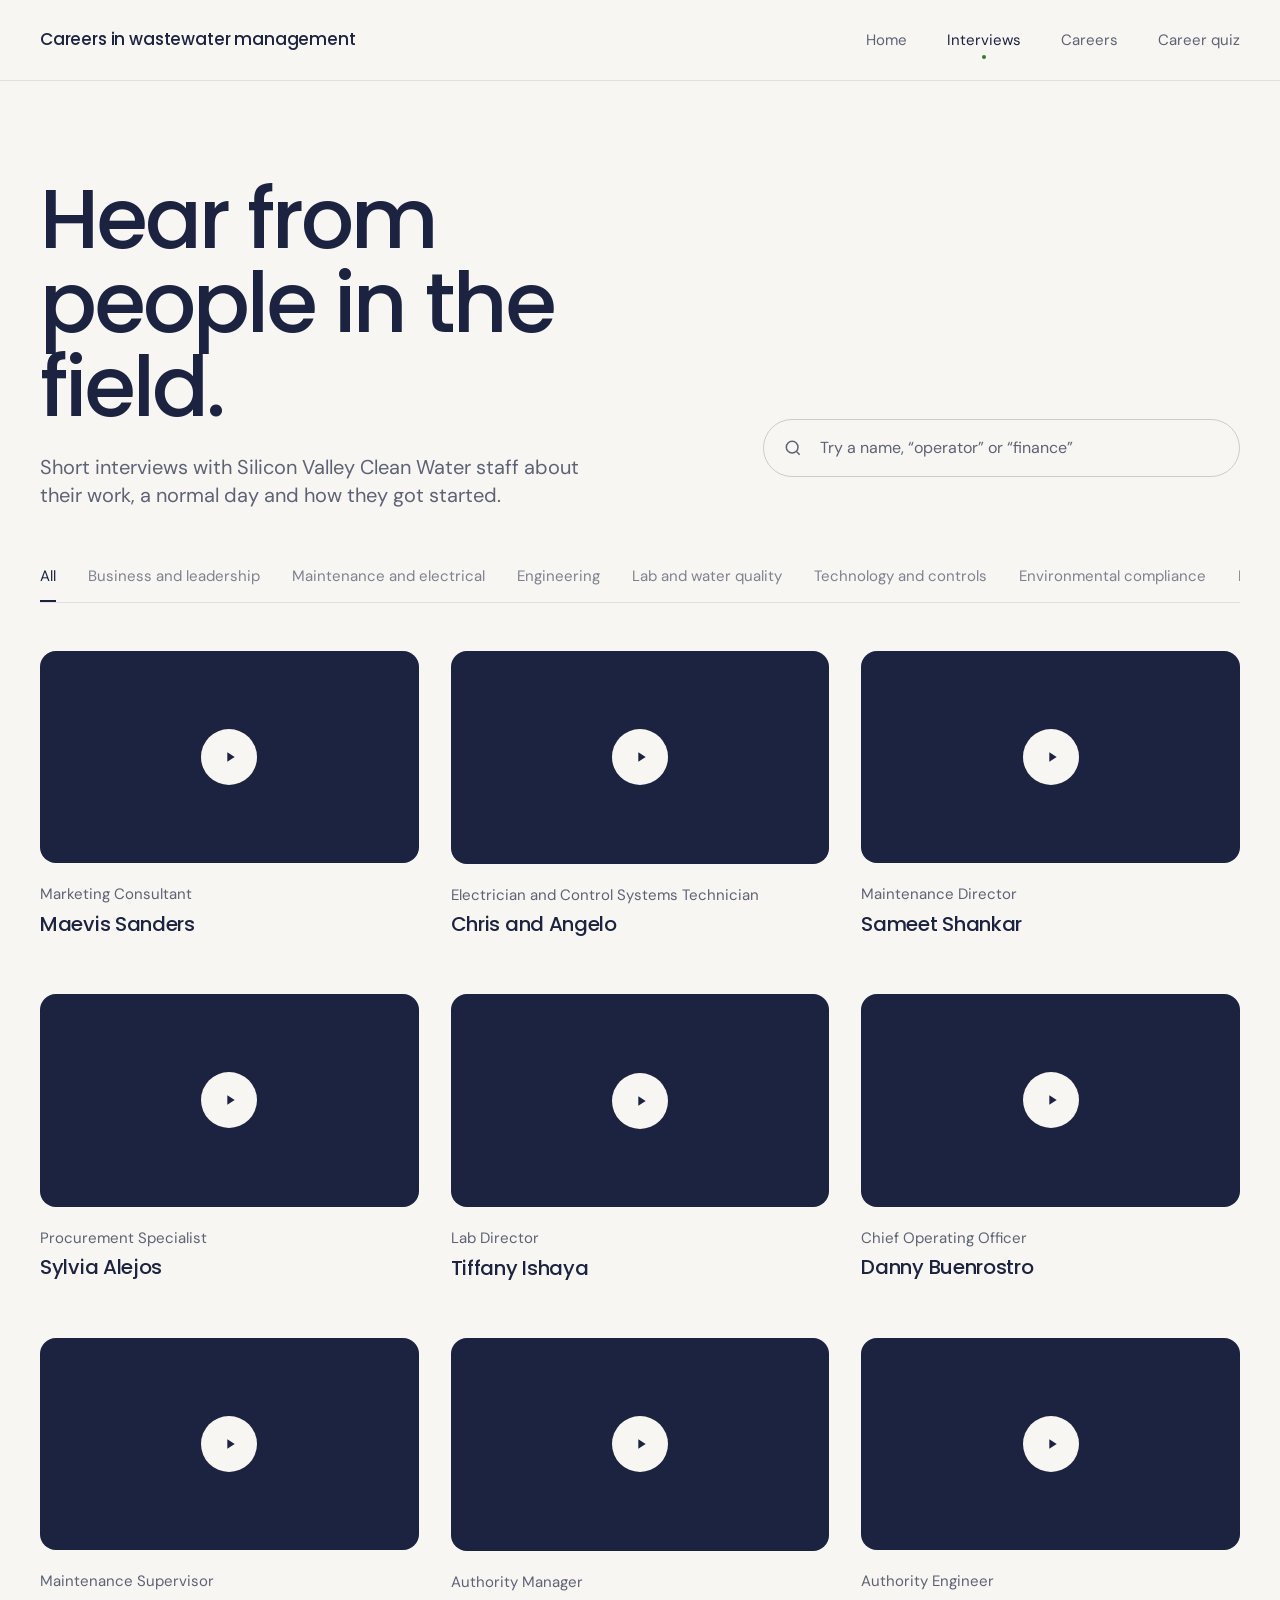
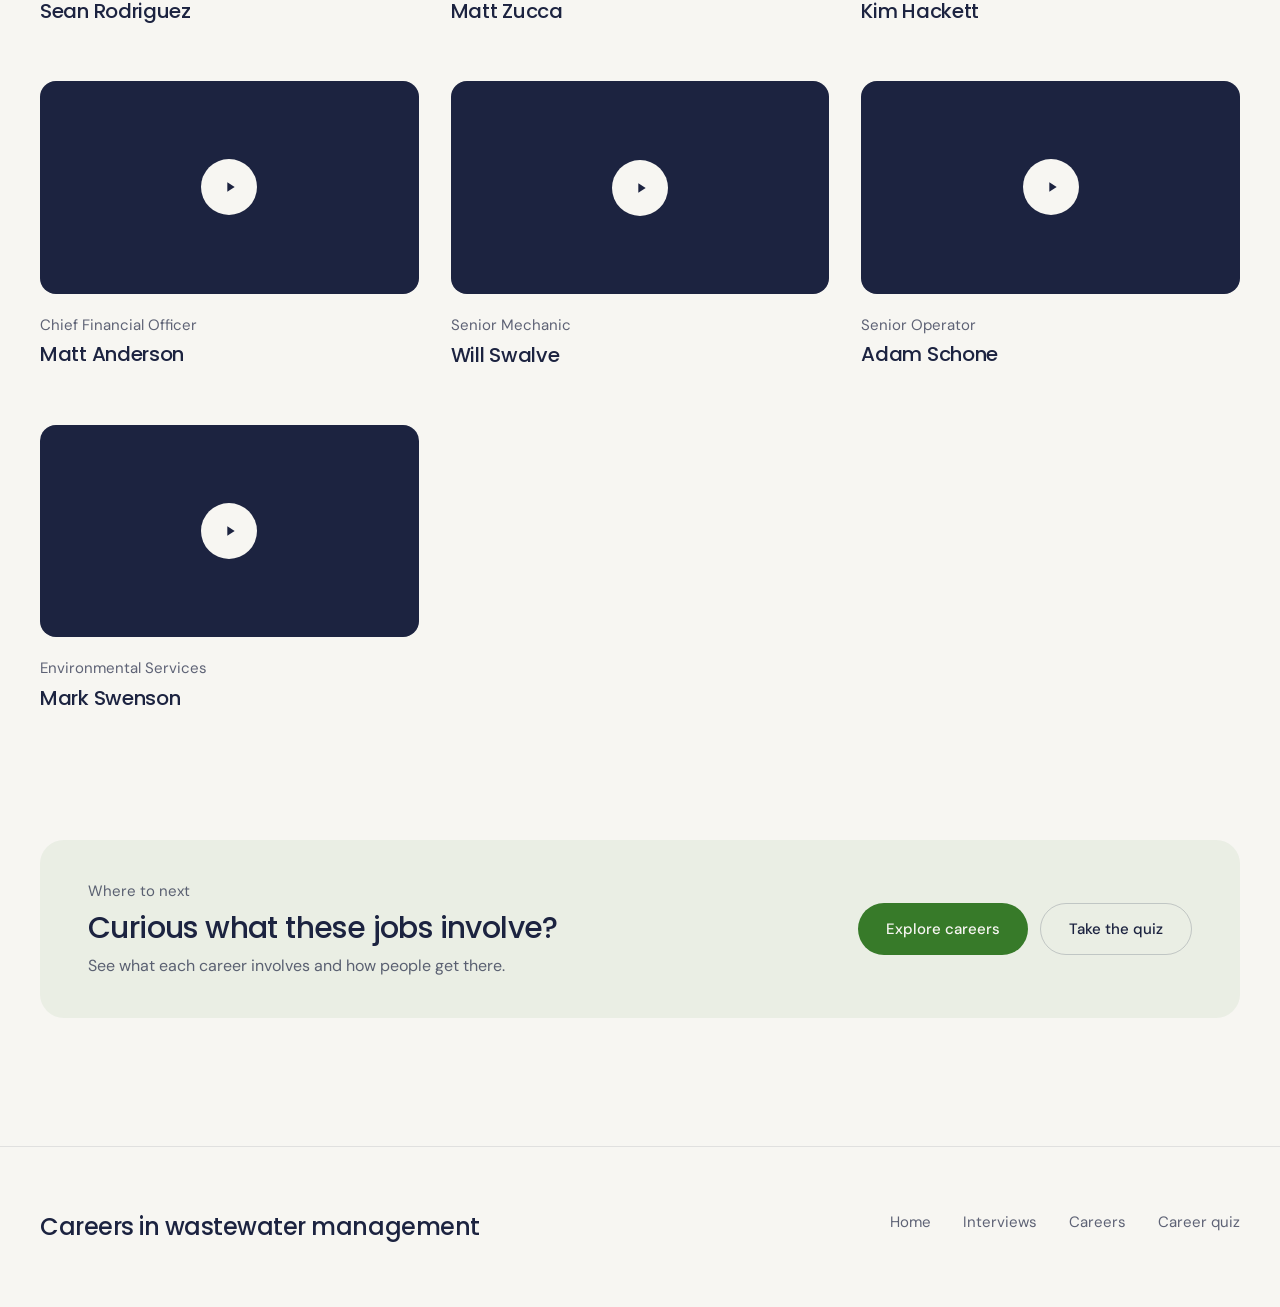
==== interviews.html @ 9f776c27 "Add files via upload" ====
<!doctype html>
<html lang="en" class="no-js">
<head>
<meta charset="utf-8">
<meta name="viewport" content="width=device-width, initial-scale=1">
<title>Interviews | Careers in Wastewater Management</title>
<meta name="description" content="Short interviews with people who work in clean water: what they do, a normal day and how they got started.">
<meta property="og:type" content="website">
<meta property="og:site_name" content="Careers in Wastewater Management">
<meta property="og:title" content="Interviews | Careers in Wastewater Management">
<meta property="og:description" content="Short interviews with people who work in clean water: what they do, a normal day and how they got started.">
<meta property="og:image" content="assets/og.png">
<meta name="twitter:card" content="summary_large_image">
<meta name="theme-color" content="#f7f6f2">
<meta name="referrer" content="strict-origin-when-cross-origin">
<link rel="icon" href="assets/favicon.png" type="image/png">
<link rel="apple-touch-icon" href="assets/favicon.png">
<link rel="preconnect" href="https://images.unsplash.com">
<link rel="preconnect" href="https://fonts.googleapis.com">
<link rel="preconnect" href="https://fonts.gstatic.com" crossorigin>
<link href="https://fonts.googleapis.com/css2?family=Poppins:wght@400;500&family=DM+Sans:opsz,wght@9..40,400;9..40,500&display=swap" rel="stylesheet">
<script>document.documentElement.className = "js"; setTimeout(function () { document.body && document.body.classList.add("is-ready"); }, 1500);</script>
<link rel="stylesheet" href="tailwind.css">
<link rel="stylesheet" href="styles.css">
<script src="images.js" defer></script>
<script src="data.js" defer></script>
<script src="app.js" defer></script>
</head>
<body class="bg-canvas font-sans text-ink antialiased selection:bg-accent/20">
<a href="#main" class="sr-only z-[60] rounded-full bg-ink px-5 py-3 text-canvas focus:not-sr-only focus:fixed focus:left-4 focus:top-4">Skip to content</a>
<header data-header class="sticky top-0 z-40 border-b border-ink/10 bg-canvas transition-transform duration-300 ease-out">
  <div class="hdr-inner mx-auto w-full max-w-7xl px-6 md:px-10 flex h-20 items-center justify-between gap-8 transition-[height] duration-300 ease-out">
    <a href="index.html" class="flex items-center gap-4" aria-label="Careers in Wastewater Management home">
      <span class="font-display text-[15px] font-medium tracking-[-0.01em] text-ink sm:text-[17px]">Careers in wastewater management</span>
    </a>
    <nav class="hidden items-center gap-10 lg:flex" aria-label="Main"><a href="index.html" class="relative text-[15px] transition-colors duration-300 text-ink/70 hover:text-ink">Home</a><a href="interviews.html" class="relative text-[15px] transition-colors duration-300 text-ink" aria-current="page">Interviews<span class="absolute -bottom-2 left-1/2 h-1 w-1 -translate-x-1/2 rounded-full bg-accent"></span></a><a href="careers.html" class="relative text-[15px] transition-colors duration-300 text-ink/70 hover:text-ink">Careers</a><a href="quiz.html" class="relative text-[15px] transition-colors duration-300 text-ink/70 hover:text-ink">Career quiz</a></nav>
    <button data-menu-open aria-expanded="false" aria-controls="menu" class="rounded-full border border-ink/15 px-5 py-2 text-sm font-medium lg:hidden">Menu</button>
  </div>
</header>
<div id="menu" data-menu class="menu fixed inset-0 z-50 flex flex-col bg-canvas lg:hidden" aria-hidden="true">
  <div class="mx-auto w-full max-w-7xl px-6 md:px-10 flex h-20 items-center justify-between">
    <span class="font-display text-[17px] font-medium text-ink">Careers in wastewater management</span>
    <button data-menu-close class="rounded-full border border-ink/15 px-5 py-2 text-sm font-medium">Close</button>
  </div>
  <ul class="mx-auto w-full max-w-7xl px-6 md:px-10 mt-8 space-y-2"><li><a href="index.html" class="block py-2 font-display text-4xl font-medium tracking-[-0.03em] text-ink">Home</a></li><li><a href="interviews.html" class="block py-2 font-display text-4xl font-medium tracking-[-0.03em] text-accent">Interviews</a></li><li><a href="careers.html" class="block py-2 font-display text-4xl font-medium tracking-[-0.03em] text-ink">Careers</a></li><li><a href="quiz.html" class="block py-2 font-display text-4xl font-medium tracking-[-0.03em] text-ink">Career quiz</a></li></ul>
</div>
<main id="main">
<section class="pb-14 pt-16 md:pt-24">
  <div class="mx-auto w-full max-w-7xl px-6 md:px-10 grid items-end gap-10 lg:grid-cols-12">
    <div class="lg:col-span-7" data-reveal><h1 class="font-display text-[2.75rem] font-medium tracking-[-0.035em] leading-[1.03] md:text-7xl lg:text-[5.25rem]">Hear from people in the field.</h1><p class="mt-6 max-w-xl text-lg leading-[1.7] text-ink/70 md:text-xl">Short interviews with Silicon Valley Clean Water staff about their work, a normal day and how they got started.</p></div>
    <div class="lg:col-span-5" data-reveal>
      <label for="search" class="sr-only">Search interviews</label>
      <div class="relative">
        <svg aria-hidden="true" class="pointer-events-none absolute left-5 top-1/2 h-5 w-5 -translate-y-1/2 text-ink/70" viewBox="0 0 24 24" fill="none" stroke="currentColor" stroke-width="1.8"><circle cx="11" cy="11" r="7"/><path d="m20 20-3.5-3.5"/></svg>
        <input id="search" type="search" data-search placeholder="Try a name, “operator” or “finance”" class="w-full rounded-full border border-ink/20 bg-transparent py-4 pl-14 pr-5 text-ink placeholder:text-ink/70 focus:border-ink focus:outline-none">
      </div>
      <p class="mt-3 min-h-[1.25rem] pl-5 text-sm text-ink/70" data-search-status aria-live="polite"></p>
    </div>
  </div>
</section>

<section id="videos" class="pb-24 md:pb-32">
  <div class="mx-auto w-full max-w-7xl px-6 md:px-10">
    <h2 class="sr-only">All interviews</h2>
    <div class="relative mb-12 overflow-x-auto border-b border-ink/10" data-reveal>
      <div class="vtabs relative flex min-w-max gap-8" role="tablist" aria-label="Filter by career area"><button class="vtab is-active" data-vtab="all">All</button><button class="vtab" data-vtab="business">Business and leadership</button><button class="vtab" data-vtab="maintenance">Maintenance and electrical</button><button class="vtab" data-vtab="engineering">Engineering</button><button class="vtab" data-vtab="lab">Lab and water quality</button><button class="vtab" data-vtab="tech">Technology and controls</button><button class="vtab" data-vtab="environment">Environmental compliance</button><button class="vtab" data-vtab="operations">Plant operations</button><span class="vtab-ind absolute bottom-0 left-0 h-0.5 bg-ink transition-all duration-300 ease-out" aria-hidden="true"></span></div>
    </div>
    <div class="grid gap-x-8 gap-y-14 md:grid-cols-2 lg:grid-cols-3" data-video-grid></div>
    <p class="hidden py-10 text-lg text-ink/70" data-video-empty>No interviews match that search.</p>
  </div>
</section>

<section class="pb-24 md:pb-32">
  <div class="mx-auto w-full max-w-7xl px-6 md:px-10">
    <div class="flex flex-wrap items-center justify-between gap-8 rounded-3xl bg-accent/[0.07] px-8 py-10 md:px-12" data-reveal>
      <div><p class="mb-2 text-[15px] text-ink/70">Where to next</p><h2 class="font-display text-2xl font-medium tracking-[-0.02em] md:text-3xl">Curious what these jobs involve?</h2><p class="mt-2 text-ink/70">See what each career involves and how people get there.</p></div>
      <div class="flex flex-wrap gap-3"><a class="inline-flex items-center justify-center gap-2 rounded-full px-7 py-3.5 text-[15px] font-medium transition-colors duration-300 ease-out bg-accent text-canvas hover:bg-accent-dark" href="careers.html">Explore careers</a><a class="inline-flex items-center justify-center gap-2 rounded-full px-7 py-3.5 text-[15px] font-medium transition-colors duration-300 ease-out border border-ink/20 text-ink hover:border-ink" href="quiz.html">Take the quiz</a></div>
    </div>
  </div>
</section>

<div class="lightbox fixed inset-0 z-[60] flex items-center justify-center bg-ink/90 p-4 md:p-10" data-lightbox role="dialog" aria-modal="true" aria-label="Interview player" aria-hidden="true">
  <div class="w-full max-w-5xl">
    <div class="mb-4 flex items-center justify-between gap-4 text-canvas"><p class="font-display text-lg md:text-xl" data-lb-title></p><button data-lb-close class="rounded-full bg-canvas px-5 py-2 text-sm font-medium text-ink">Close</button></div>
    <div class="relative aspect-video overflow-hidden rounded-2xl bg-ink" data-lb-player></div>
  </div>
</div>
</main>
<footer class="border-t border-ink/10">
  <div class="mx-auto w-full max-w-7xl px-6 md:px-10 flex flex-wrap items-start justify-between gap-12 py-16">
    <div>
      <p class="font-display text-2xl font-medium tracking-[-0.02em]">Careers in wastewater management</p>
    </div>
    <nav aria-label="Footer">
      <ul class="flex flex-wrap gap-x-8 gap-y-3 text-[15px]"><li><a class="text-ink/70 transition-colors duration-300 hover:text-ink" href="index.html">Home</a></li><li><a class="text-ink/70 transition-colors duration-300 hover:text-ink" href="interviews.html">Interviews</a></li><li><a class="text-ink/70 transition-colors duration-300 hover:text-ink" href="careers.html">Careers</a></li><li><a class="text-ink/70 transition-colors duration-300 hover:text-ink" href="quiz.html">Career quiz</a></li></ul>
    </nav>
  </div>
</footer>
</body>
</html>
---- styles.css ----
/* Green Careers: behavior-level styles Tailwind utilities don't cover.
   Motion stays between 200 and 600ms, ease-out, and is switched off for reduced motion. */

/* Page transition: fade in on load, fade out before navigating */
.js body { opacity: 0; transition: opacity .25s ease-out; }
.js body.is-ready { opacity: 1; }

/* Header: hides on scroll down, returns on scroll up, compacts after the hero */
[data-header].is-compact .hdr-inner { height: 4rem; }

/* Mobile menu */
.menu { visibility: hidden; opacity: 0; transition: opacity .35s ease-out, visibility 0s linear .35s; }
.menu.is-open { visibility: visible; opacity: 1; transition: opacity .35s ease-out; }
.menu li { opacity: 0; transform: translateY(16px); transition: opacity .45s ease-out, transform .45s ease-out; }
.menu.is-open li { opacity: 1; transform: none; }
.menu.is-open li:nth-child(2) { transition-delay: .05s; }
.menu.is-open li:nth-child(3) { transition-delay: .1s; }
.menu.is-open li:nth-child(4) { transition-delay: .15s; }
.menu.is-open li:nth-child(5) { transition-delay: .2s; }

/* Scroll reveal with stagger (delay set inline by app.js) */
.js [data-reveal] { opacity: 0; transform: translateY(20px); transition: opacity .6s ease-out, transform .6s ease-out; }
.js [data-reveal].is-in { opacity: 1; transform: none; }

/* Images fade in once loaded; parallax images get a will-change hint */
img[data-img] { opacity: 0; transition: opacity .6s ease-out; }
img[data-img].is-loaded { opacity: 1; }
img[data-parallax] { will-change: transform; }

/* Hero rotating word */
.rotator { display: inline-block; }
.rotator [data-rotate-word] { display: inline-block; transition: opacity .35s ease-out, transform .35s ease-out; }
.rotator .is-out { opacity: 0; transform: translateY(.3em); }
.rotator { color: #b9e3a6; }

/* Scroll-down button */
.scroll-down svg { animation: nudge 2s ease-in-out infinite; }
@keyframes nudge { 0%,100% { transform: none; } 50% { transform: translateY(4px); } }

/* Horizontal scroll rows */
.hscroll { scrollbar-width: none; scroll-padding-left: 1.5rem; }
.hscroll::-webkit-scrollbar { display: none; }

/* Paths timeline */
.path-tab[aria-selected="true"] .path-dot { background: #377a29; }
.path-tab[aria-selected="false"] { color: rgba(28, 35, 64, .55); }
.path-tab:hover { color: #1c2340; }
[data-path-panel] { animation: fadeUp .4s ease-out; }

/* Career panel: side panel on desktop, full-screen sheet on mobile */
.panel-backdrop { opacity: 0; visibility: hidden; transition: opacity .35s ease-out, visibility 0s linear .35s; }
.panel-backdrop.is-open { opacity: 1; visibility: visible; transition: opacity .35s ease-out; }
.panel { inset: 0; transform: translateY(100%); visibility: hidden; transition: transform .45s cubic-bezier(.2,.7,.2,1), visibility 0s linear .45s; }
.panel.is-open { transform: none; visibility: visible; transition: transform .45s cubic-bezier(.2,.7,.2,1); }
@media (min-width: 768px) {
  .panel { inset: 0 0 0 auto; width: min(600px, 92vw); transform: translateX(100%); }
}

/* Careers tabs: one career shown at a time */
.js .career-panel { display: none; }
.js .career-panel.is-active { display: block; animation: fadeUp .4s ease-out; }
.ctab.is-active { background: #1c2340; border-color: #1c2340; color: #f7f6f2; }

/* Video tabs */
.vtab { position: relative; padding: 0 0 14px; font-size: 15px; color: rgba(28, 35, 64, .55); white-space: nowrap; transition: color .3s ease-out; }
.vtab:hover, .vtab.is-active { color: #1c2340; }

/* Lightbox */
.lightbox { opacity: 0; visibility: hidden; transition: opacity .3s ease-out, visibility 0s linear .3s; }
.lightbox.is-open { opacity: 1; visibility: visible; transition: opacity .3s ease-out; }

/* Quiz screens */
.quiz-screen { animation: fadeUp .45s ease-out; }
.quiz-screen.is-leaving { animation: fadeOut .2s ease-out forwards; }
.q-option[aria-checked="true"] { border-color: #1c2340; background: rgba(55, 122, 41, .08); }
.q-option[aria-checked="true"] .q-key { background: #1c2340; color: #f7f6f2; border-color: #1c2340; }
@keyframes fadeUp { from { opacity: 0; transform: translateY(14px); } to { opacity: 1; transform: none; } }
@keyframes fadeOut { to { opacity: 0; transform: translateY(-8px); } }

/* Accordion */
.acc-panel { display: grid; grid-template-rows: 0fr; transition: grid-template-rows .35s ease-out; }
.acc-panel > div { overflow: hidden; }
.acc-panel.is-open { grid-template-rows: 1fr; }
[aria-expanded="true"] .acc-icon { transform: rotate(45deg); }

/* Form errors */
[data-field].has-error .field { border-color: #a33a2b; }
[data-field].has-error .err { display: block; }

/* Focus */
:focus-visible { outline: 2px solid #377a29; outline-offset: 3px; }
[tabindex="-1"]:focus { outline: none; }

body.no-scroll { overflow: hidden; }

@media (prefers-reduced-motion: reduce) {
  *, *::before, *::after { animation: none !important; transition: none !important; scroll-behavior: auto !important; }
  .js body, .js [data-reveal], img[data-img] { opacity: 1 !important; transform: none !important; }
}
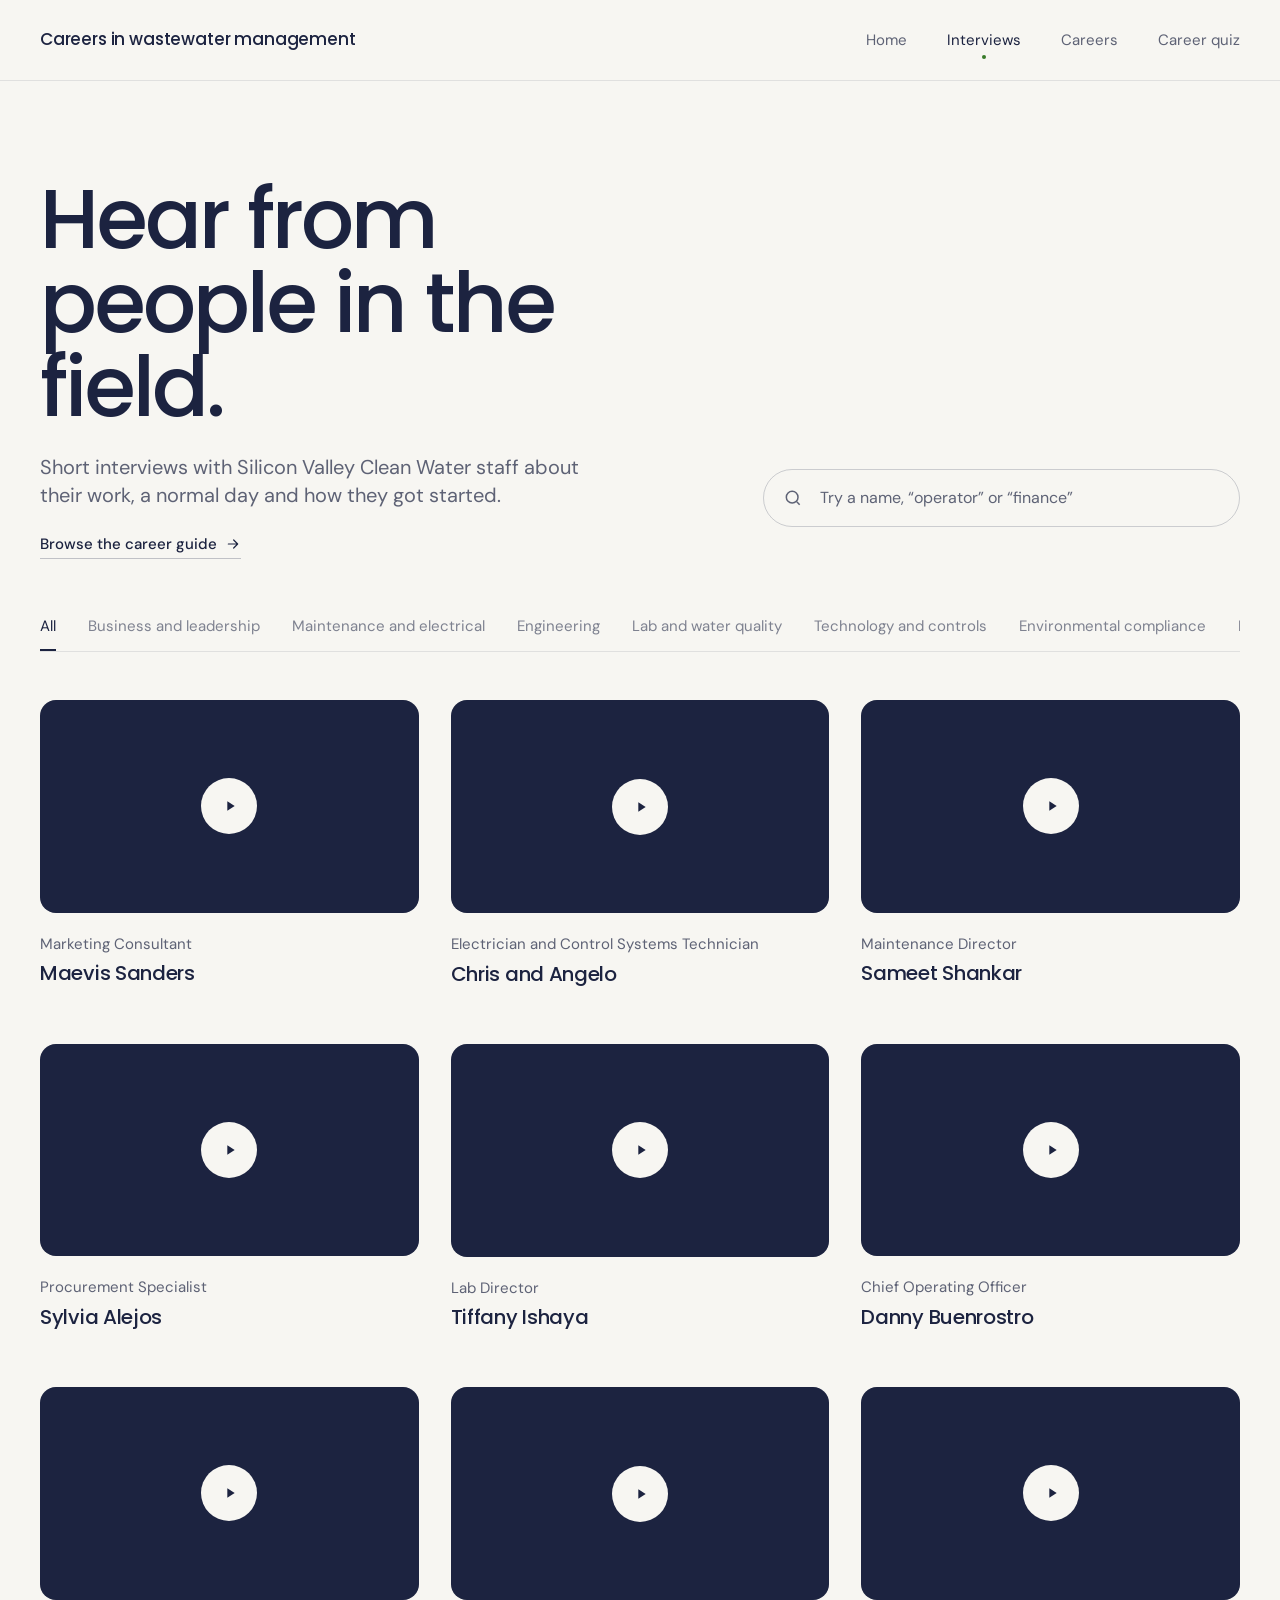
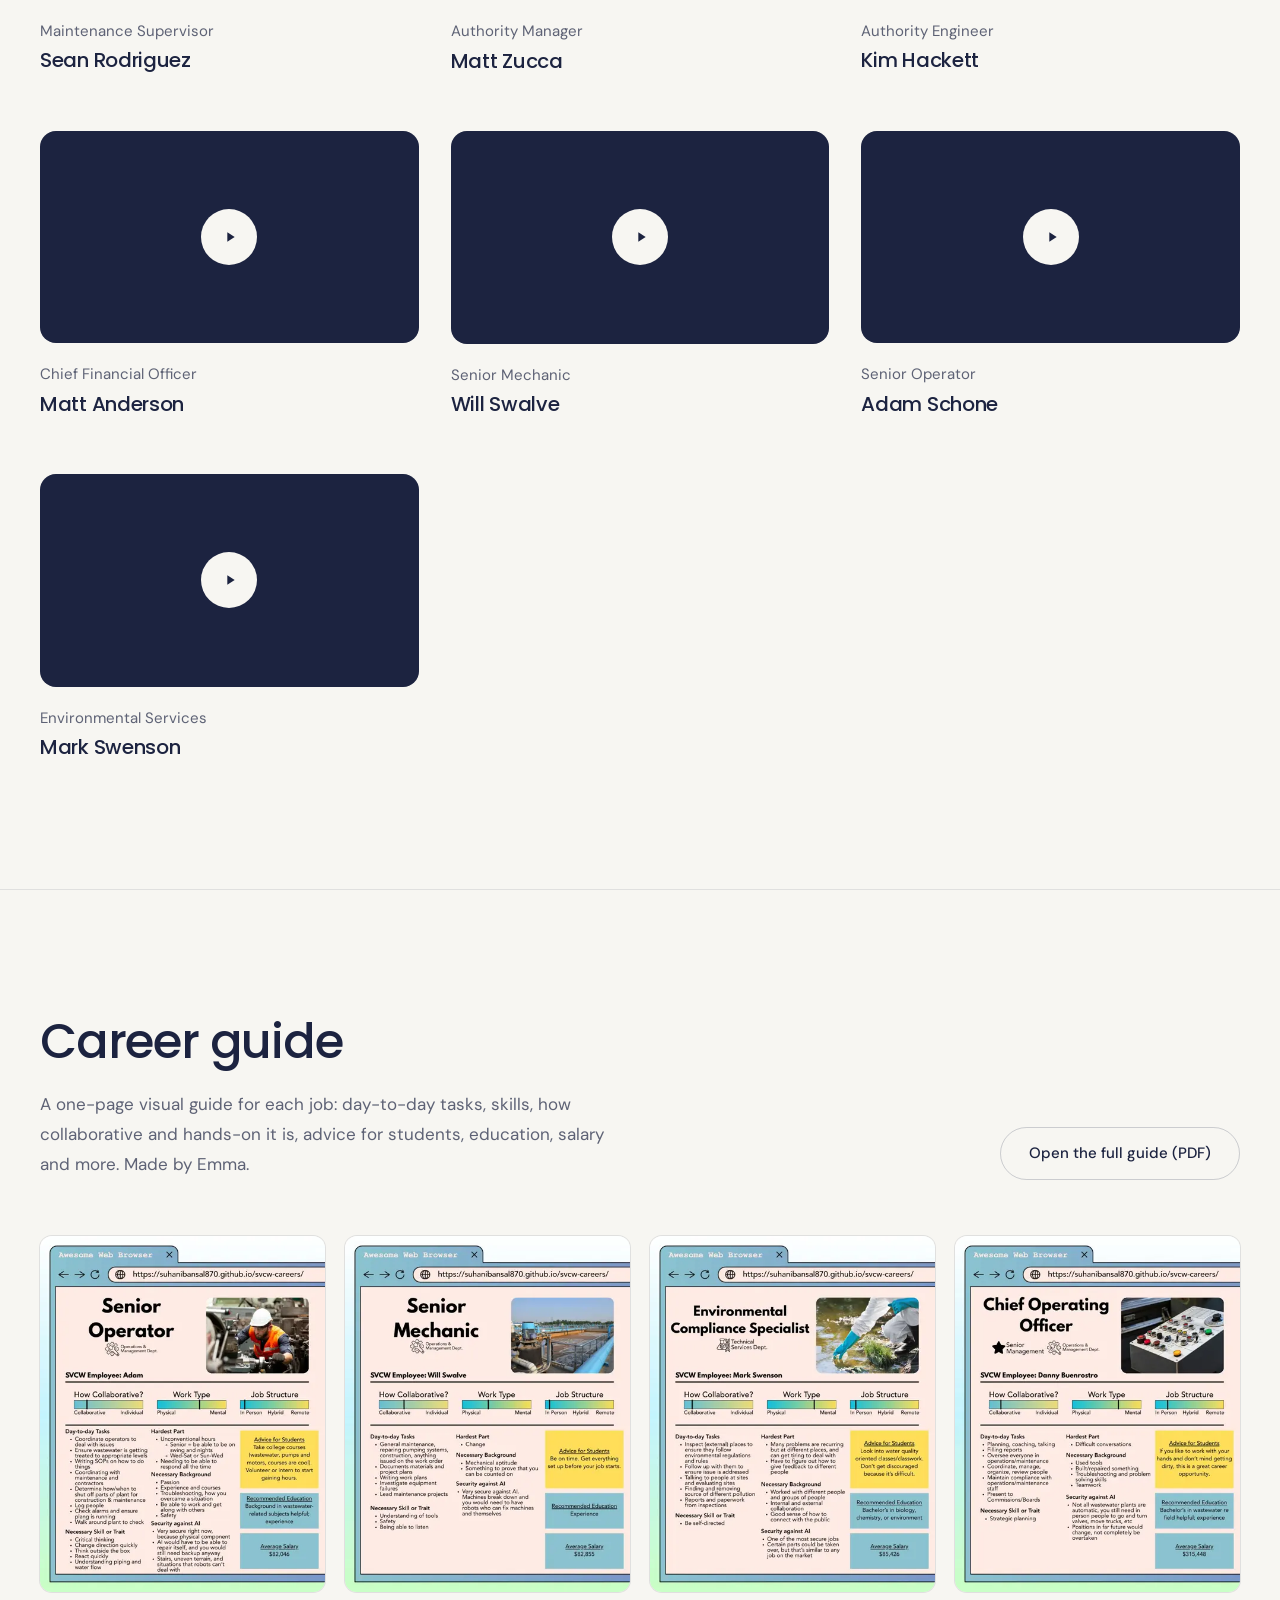
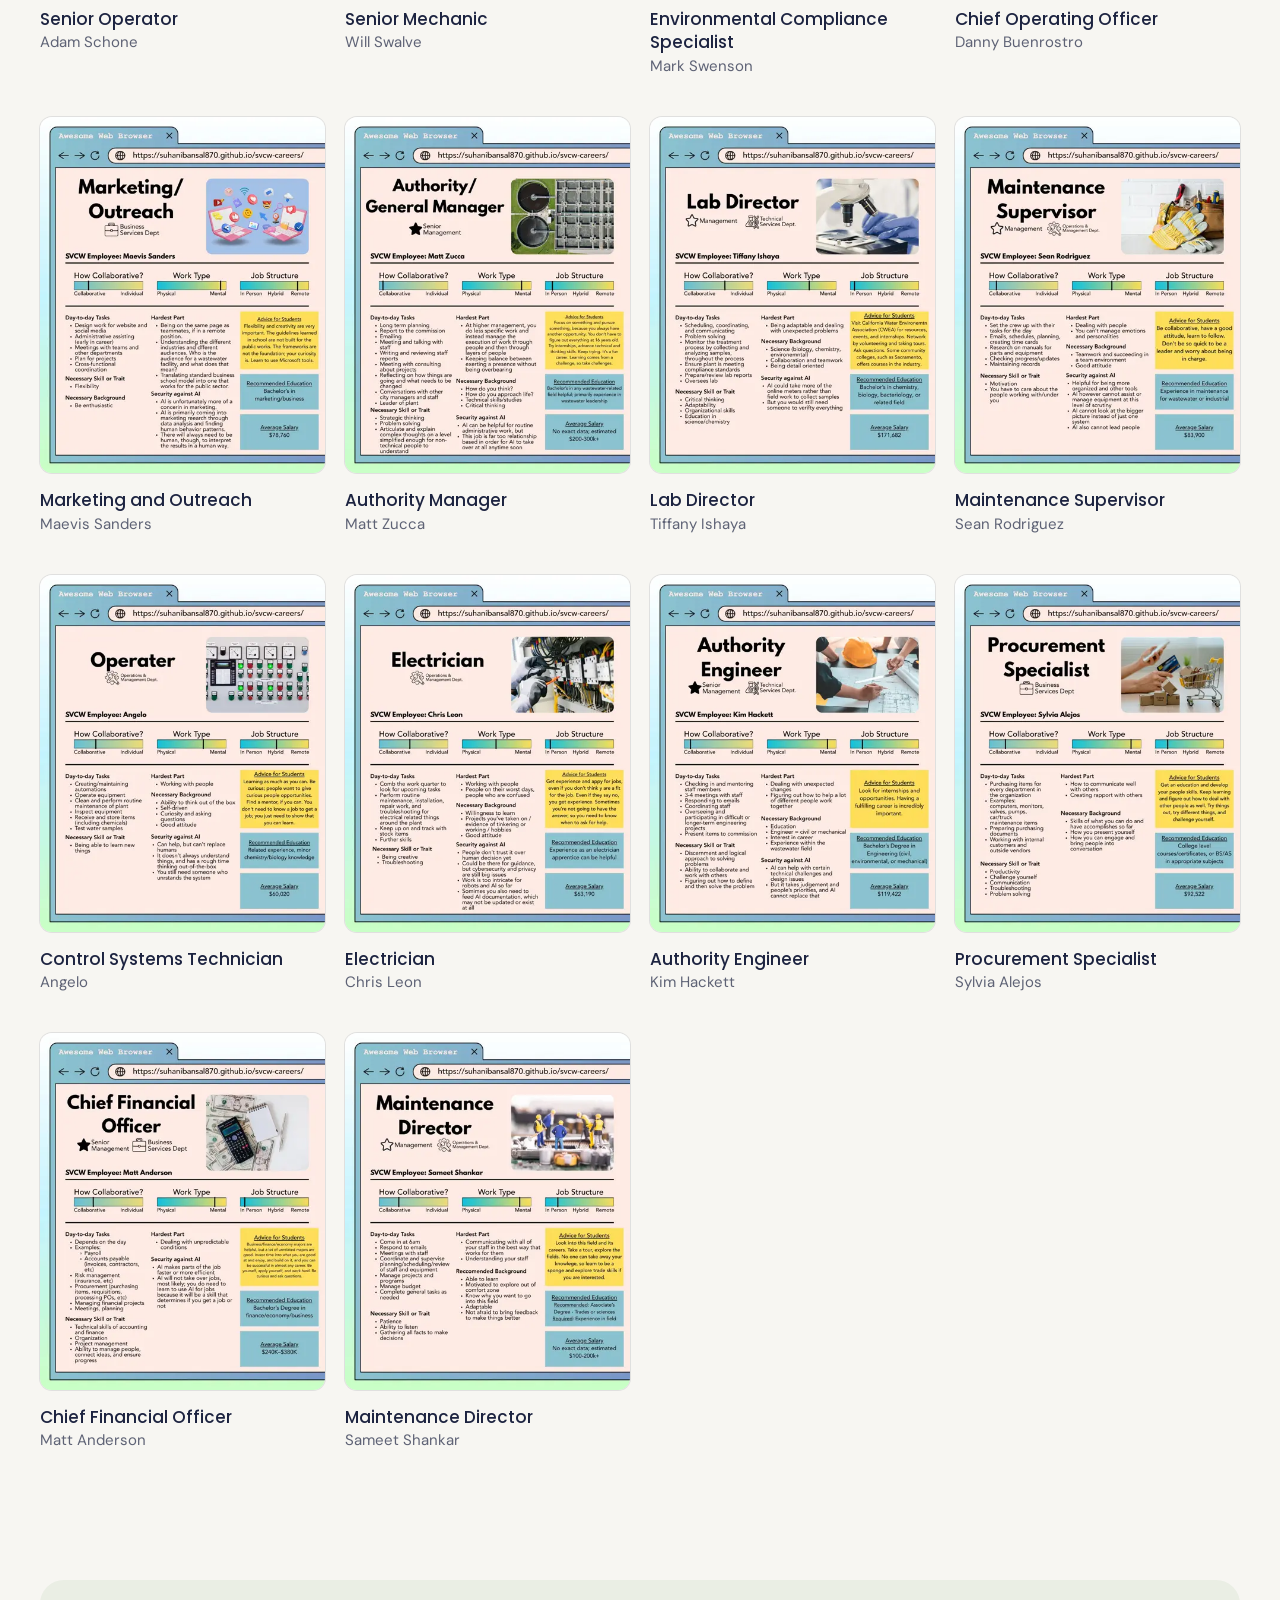
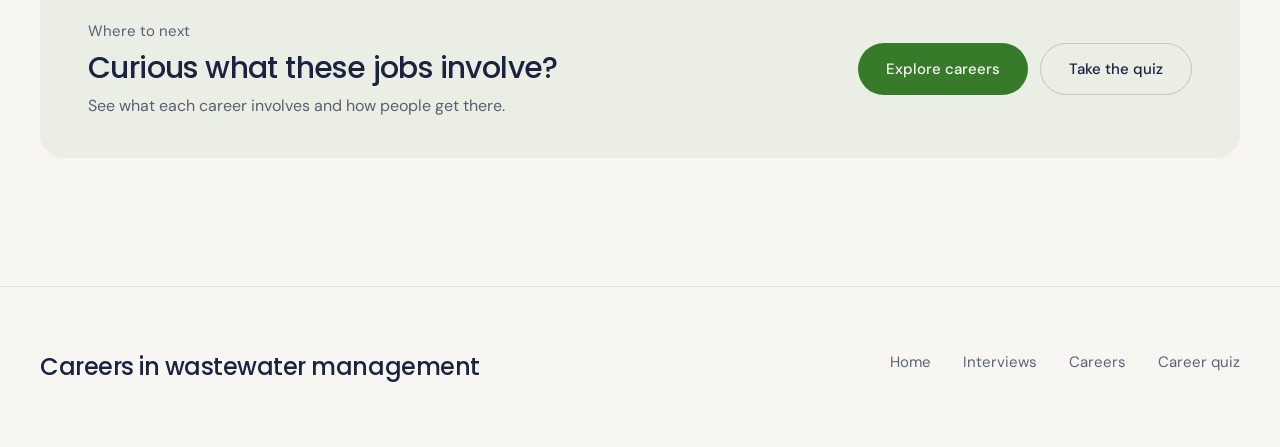
==== commit 8002e4e8: "Add files via upload" ====
--- a/interviews.html
+++ b/interviews.html
@@ -47,7 +47,7 @@
 <main id="main">
 <section class="pb-14 pt-16 md:pt-24">
   <div class="mx-auto w-full max-w-7xl px-6 md:px-10 grid items-end gap-10 lg:grid-cols-12">
-    <div class="lg:col-span-7" data-reveal><h1 class="font-display text-[2.75rem] font-medium tracking-[-0.035em] leading-[1.03] md:text-7xl lg:text-[5.25rem]">Hear from people in the field.</h1><p class="mt-6 max-w-xl text-lg leading-[1.7] text-ink/70 md:text-xl">Short interviews with Silicon Valley Clean Water staff about their work, a normal day and how they got started.</p></div>
+    <div class="lg:col-span-7" data-reveal><h1 class="font-display text-[2.75rem] font-medium tracking-[-0.035em] leading-[1.03] md:text-7xl lg:text-[5.25rem]">Hear from people in the field.</h1><p class="mt-6 max-w-xl text-lg leading-[1.7] text-ink/70 md:text-xl">Short interviews with Silicon Valley Clean Water staff about their work, a normal day and how they got started.</p><a href="#guide" class="inline-flex items-center gap-2 border-b border-ink/25 pb-0.5 text-[15px] font-medium text-ink transition-colors duration-300 hover:border-ink mt-6">Browse the career guide <svg aria-hidden="true" class="h-4 w-4" viewBox="0 0 24 24" fill="none" stroke="currentColor" stroke-width="1.8" stroke-linecap="round" stroke-linejoin="round"><path d="M5 12h14M13 6l6 6-6 6"/></svg></a></div>
     <div class="lg:col-span-5" data-reveal>
       <label for="search" class="sr-only">Search interviews</label>
       <div class="relative">
@@ -70,6 +70,72 @@
   </div>
 </section>
 
+<section id="guide" class="scroll-mt-24 border-t border-ink/10 py-24 md:py-32">
+  <div class="mx-auto w-full max-w-7xl px-6 md:px-10">
+    <div class="mb-14 grid items-end gap-8 lg:grid-cols-12" data-reveal>
+      <div class="lg:col-span-7"><h2 class="font-display text-3xl font-medium tracking-[-0.025em] leading-[1.1] text-ink md:text-5xl">Career guide</h2><p class="mt-6 max-w-xl text-[17px] leading-[1.75] text-ink/70">A one-page visual guide for each job: day-to-day tasks, skills, how collaborative and hands-on it is, advice for students, education, salary and more. Made by Emma.</p></div>
+      <div class="lg:col-span-4 lg:col-start-9 lg:text-right"><a class="inline-flex items-center justify-center gap-2 rounded-full px-7 py-3.5 text-[15px] font-medium transition-colors duration-300 ease-out border border-ink/20 text-ink hover:border-ink" href="assets/guide/career-guide.pdf" target="_blank" rel="noopener">Open the full guide (PDF)</a></div>
+    </div>
+    <ul class="grid grid-cols-2 gap-x-5 gap-y-10 md:grid-cols-3 lg:grid-cols-4"><li><button type="button" class="group block w-full text-left" data-guide-open="0" aria-label="Open the career guide page for Senior Operator, Adam Schone">
+        <span class="block overflow-hidden rounded-xl ring-1 ring-ink/10"><img src="assets/guide/thumb-01.webp" alt="" width="480" height="600" loading="lazy" class="aspect-[4/5] w-full object-cover object-top transition-transform duration-500 ease-out group-hover:scale-[1.03]"></span>
+        <span class="mt-4 block font-display text-[17px] font-medium leading-snug">Senior Operator</span>
+        <span class="block text-[15px] text-ink/70">Adam Schone</span>
+      </button></li><li><button type="button" class="group block w-full text-left" data-guide-open="1" aria-label="Open the career guide page for Senior Mechanic, Will Swalve">
+        <span class="block overflow-hidden rounded-xl ring-1 ring-ink/10"><img src="assets/guide/thumb-02.webp" alt="" width="480" height="600" loading="lazy" class="aspect-[4/5] w-full object-cover object-top transition-transform duration-500 ease-out group-hover:scale-[1.03]"></span>
+        <span class="mt-4 block font-display text-[17px] font-medium leading-snug">Senior Mechanic</span>
+        <span class="block text-[15px] text-ink/70">Will Swalve</span>
+      </button></li><li><button type="button" class="group block w-full text-left" data-guide-open="2" aria-label="Open the career guide page for Environmental Compliance Specialist, Mark Swenson">
+        <span class="block overflow-hidden rounded-xl ring-1 ring-ink/10"><img src="assets/guide/thumb-03.webp" alt="" width="480" height="600" loading="lazy" class="aspect-[4/5] w-full object-cover object-top transition-transform duration-500 ease-out group-hover:scale-[1.03]"></span>
+        <span class="mt-4 block font-display text-[17px] font-medium leading-snug">Environmental Compliance Specialist</span>
+        <span class="block text-[15px] text-ink/70">Mark Swenson</span>
+      </button></li><li><button type="button" class="group block w-full text-left" data-guide-open="3" aria-label="Open the career guide page for Chief Operating Officer, Danny Buenrostro">
+        <span class="block overflow-hidden rounded-xl ring-1 ring-ink/10"><img src="assets/guide/thumb-04.webp" alt="" width="480" height="600" loading="lazy" class="aspect-[4/5] w-full object-cover object-top transition-transform duration-500 ease-out group-hover:scale-[1.03]"></span>
+        <span class="mt-4 block font-display text-[17px] font-medium leading-snug">Chief Operating Officer</span>
+        <span class="block text-[15px] text-ink/70">Danny Buenrostro</span>
+      </button></li><li><button type="button" class="group block w-full text-left" data-guide-open="4" aria-label="Open the career guide page for Marketing and Outreach, Maevis Sanders">
+        <span class="block overflow-hidden rounded-xl ring-1 ring-ink/10"><img src="assets/guide/thumb-05.webp" alt="" width="480" height="600" loading="lazy" class="aspect-[4/5] w-full object-cover object-top transition-transform duration-500 ease-out group-hover:scale-[1.03]"></span>
+        <span class="mt-4 block font-display text-[17px] font-medium leading-snug">Marketing and Outreach</span>
+        <span class="block text-[15px] text-ink/70">Maevis Sanders</span>
+      </button></li><li><button type="button" class="group block w-full text-left" data-guide-open="5" aria-label="Open the career guide page for Authority Manager, Matt Zucca">
+        <span class="block overflow-hidden rounded-xl ring-1 ring-ink/10"><img src="assets/guide/thumb-06.webp" alt="" width="480" height="600" loading="lazy" class="aspect-[4/5] w-full object-cover object-top transition-transform duration-500 ease-out group-hover:scale-[1.03]"></span>
+        <span class="mt-4 block font-display text-[17px] font-medium leading-snug">Authority Manager</span>
+        <span class="block text-[15px] text-ink/70">Matt Zucca</span>
+      </button></li><li><button type="button" class="group block w-full text-left" data-guide-open="6" aria-label="Open the career guide page for Lab Director, Tiffany Ishaya">
+        <span class="block overflow-hidden rounded-xl ring-1 ring-ink/10"><img src="assets/guide/thumb-07.webp" alt="" width="480" height="600" loading="lazy" class="aspect-[4/5] w-full object-cover object-top transition-transform duration-500 ease-out group-hover:scale-[1.03]"></span>
+        <span class="mt-4 block font-display text-[17px] font-medium leading-snug">Lab Director</span>
+        <span class="block text-[15px] text-ink/70">Tiffany Ishaya</span>
+      </button></li><li><button type="button" class="group block w-full text-left" data-guide-open="7" aria-label="Open the career guide page for Maintenance Supervisor, Sean Rodriguez">
+        <span class="block overflow-hidden rounded-xl ring-1 ring-ink/10"><img src="assets/guide/thumb-08.webp" alt="" width="480" height="600" loading="lazy" class="aspect-[4/5] w-full object-cover object-top transition-transform duration-500 ease-out group-hover:scale-[1.03]"></span>
+        <span class="mt-4 block font-display text-[17px] font-medium leading-snug">Maintenance Supervisor</span>
+        <span class="block text-[15px] text-ink/70">Sean Rodriguez</span>
+      </button></li><li><button type="button" class="group block w-full text-left" data-guide-open="8" aria-label="Open the career guide page for Control Systems Technician, Angelo">
+        <span class="block overflow-hidden rounded-xl ring-1 ring-ink/10"><img src="assets/guide/thumb-09.webp" alt="" width="480" height="600" loading="lazy" class="aspect-[4/5] w-full object-cover object-top transition-transform duration-500 ease-out group-hover:scale-[1.03]"></span>
+        <span class="mt-4 block font-display text-[17px] font-medium leading-snug">Control Systems Technician</span>
+        <span class="block text-[15px] text-ink/70">Angelo</span>
+      </button></li><li><button type="button" class="group block w-full text-left" data-guide-open="9" aria-label="Open the career guide page for Electrician, Chris Leon">
+        <span class="block overflow-hidden rounded-xl ring-1 ring-ink/10"><img src="assets/guide/thumb-10.webp" alt="" width="480" height="600" loading="lazy" class="aspect-[4/5] w-full object-cover object-top transition-transform duration-500 ease-out group-hover:scale-[1.03]"></span>
+        <span class="mt-4 block font-display text-[17px] font-medium leading-snug">Electrician</span>
+        <span class="block text-[15px] text-ink/70">Chris Leon</span>
+      </button></li><li><button type="button" class="group block w-full text-left" data-guide-open="10" aria-label="Open the career guide page for Authority Engineer, Kim Hackett">
+        <span class="block overflow-hidden rounded-xl ring-1 ring-ink/10"><img src="assets/guide/thumb-11.webp" alt="" width="480" height="600" loading="lazy" class="aspect-[4/5] w-full object-cover object-top transition-transform duration-500 ease-out group-hover:scale-[1.03]"></span>
+        <span class="mt-4 block font-display text-[17px] font-medium leading-snug">Authority Engineer</span>
+        <span class="block text-[15px] text-ink/70">Kim Hackett</span>
+      </button></li><li><button type="button" class="group block w-full text-left" data-guide-open="11" aria-label="Open the career guide page for Procurement Specialist, Sylvia Alejos">
+        <span class="block overflow-hidden rounded-xl ring-1 ring-ink/10"><img src="assets/guide/thumb-12.webp" alt="" width="480" height="600" loading="lazy" class="aspect-[4/5] w-full object-cover object-top transition-transform duration-500 ease-out group-hover:scale-[1.03]"></span>
+        <span class="mt-4 block font-display text-[17px] font-medium leading-snug">Procurement Specialist</span>
+        <span class="block text-[15px] text-ink/70">Sylvia Alejos</span>
+      </button></li><li><button type="button" class="group block w-full text-left" data-guide-open="12" aria-label="Open the career guide page for Chief Financial Officer, Matt Anderson">
+        <span class="block overflow-hidden rounded-xl ring-1 ring-ink/10"><img src="assets/guide/thumb-13.webp" alt="" width="480" height="600" loading="lazy" class="aspect-[4/5] w-full object-cover object-top transition-transform duration-500 ease-out group-hover:scale-[1.03]"></span>
+        <span class="mt-4 block font-display text-[17px] font-medium leading-snug">Chief Financial Officer</span>
+        <span class="block text-[15px] text-ink/70">Matt Anderson</span>
+      </button></li><li><button type="button" class="group block w-full text-left" data-guide-open="13" aria-label="Open the career guide page for Maintenance Director, Sameet Shankar">
+        <span class="block overflow-hidden rounded-xl ring-1 ring-ink/10"><img src="assets/guide/thumb-14.webp" alt="" width="480" height="600" loading="lazy" class="aspect-[4/5] w-full object-cover object-top transition-transform duration-500 ease-out group-hover:scale-[1.03]"></span>
+        <span class="mt-4 block font-display text-[17px] font-medium leading-snug">Maintenance Director</span>
+        <span class="block text-[15px] text-ink/70">Sameet Shankar</span>
+      </button></li></ul>
+  </div>
+</section>
+
 <section class="pb-24 md:pb-32">
   <div class="mx-auto w-full max-w-7xl px-6 md:px-10">
     <div class="flex flex-wrap items-center justify-between gap-8 rounded-3xl bg-accent/[0.07] px-8 py-10 md:px-12" data-reveal>
@@ -79,6 +145,22 @@
   </div>
 </section>
 
+<div class="lightbox fixed inset-0 z-[55] flex flex-col bg-ink text-canvas" data-guide-viewer data-guide='[{"src": "assets/guide/page-01.webp", "page": 1, "name": "Adam Schone", "title": "Senior Operator", "video": 11}, {"src": "assets/guide/page-02.webp", "page": 2, "name": "Will Swalve", "title": "Senior Mechanic", "video": 10}, {"src": "assets/guide/page-03.webp", "page": 3, "name": "Mark Swenson", "title": "Environmental Compliance Specialist", "video": 12}, {"src": "assets/guide/page-04.webp", "page": 4, "name": "Danny Buenrostro", "title": "Chief Operating Officer", "video": 5}, {"src": "assets/guide/page-05.webp", "page": 5, "name": "Maevis Sanders", "title": "Marketing and Outreach", "video": 0}, {"src": "assets/guide/page-06.webp", "page": 6, "name": "Matt Zucca", "title": "Authority Manager", "video": 7}, {"src": "assets/guide/page-07.webp", "page": 7, "name": "Tiffany Ishaya", "title": "Lab Director", "video": 4}, {"src": "assets/guide/page-08.webp", "page": 8, "name": "Sean Rodriguez", "title": "Maintenance Supervisor", "video": 6}, {"src": "assets/guide/page-09.webp", "page": 9, "name": "Angelo", "title": "Control Systems Technician", "video": 1}, {"src": "assets/guide/page-10.webp", "page": 10, "name": "Chris Leon", "title": "Electrician", "video": 1}, {"src": "assets/guide/page-11.webp", "page": 11, "name": "Kim Hackett", "title": "Authority Engineer", "video": 8}, {"src": "assets/guide/page-12.webp", "page": 12, "name": "Sylvia Alejos", "title": "Procurement Specialist", "video": 3}, {"src": "assets/guide/page-13.webp", "page": 13, "name": "Matt Anderson", "title": "Chief Financial Officer", "video": 9}, {"src": "assets/guide/page-14.webp", "page": 14, "name": "Sameet Shankar", "title": "Maintenance Director", "video": 2}]' role="dialog" aria-modal="true" aria-label="Career guide" aria-hidden="true">
+  <div class="flex items-center justify-between gap-4 px-4 py-4 md:px-8">
+    <p class="min-w-0 truncate text-[15px]"><span class="font-display text-lg font-medium" data-gv-title></span> <span class="text-canvas/70" data-gv-count></span></p>
+    <button type="button" data-gv-close class="flex-none rounded-full bg-canvas px-5 py-2 text-sm font-medium text-ink">Close</button>
+  </div>
+  <div class="relative flex min-h-0 flex-1 items-center justify-center px-4 md:px-20">
+    <img data-gv-img alt="" class="max-h-full w-auto max-w-full rounded-lg object-contain">
+    <button type="button" data-gv-prev aria-label="Previous page" class="absolute left-2 top-1/2 hidden h-12 w-12 -translate-y-1/2 items-center justify-center rounded-full bg-canvas/15 text-2xl transition-colors hover:bg-canvas/30 md:left-6 md:flex">‹</button>
+    <button type="button" data-gv-next aria-label="Next page" class="absolute right-2 top-1/2 hidden h-12 w-12 -translate-y-1/2 items-center justify-center rounded-full bg-canvas/15 text-2xl transition-colors hover:bg-canvas/30 md:right-6 md:flex">›</button>
+  </div>
+  <div class="flex items-center justify-between px-4 pt-4 text-sm md:hidden"><button type="button" data-gv-prev class="rounded-full px-3 py-2">‹ Previous</button><span class="text-canvas/70">Swipe to browse</span><button type="button" data-gv-next class="rounded-full px-3 py-2">Next ›</button></div>
+  <div class="flex flex-wrap items-center justify-center gap-3 px-4 py-5">
+    <button type="button" data-gv-watch class="inline-flex items-center gap-2 rounded-full bg-accent px-6 py-3 text-sm font-medium text-canvas transition-colors hover:bg-accent-dark"><svg aria-hidden="true" class="ml-0.5 h-4 w-4" viewBox="0 0 24 24" fill="currentColor"><path d="M8 5v14l11-7z"/></svg><span data-gv-watch-label>Watch the interview</span></button>
+    <a data-gv-pdf target="_blank" rel="noopener" class="rounded-full border border-canvas/40 px-6 py-3 text-sm font-medium transition-colors hover:border-canvas">Open in PDF</a>
+  </div>
+</div>
 <div class="lightbox fixed inset-0 z-[60] flex items-center justify-center bg-ink/90 p-4 md:p-10" data-lightbox role="dialog" aria-modal="true" aria-label="Interview player" aria-hidden="true">
   <div class="w-full max-w-5xl">
     <div class="mb-4 flex items-center justify-between gap-4 text-canvas"><p class="font-display text-lg md:text-xl" data-lb-title></p><button data-lb-close class="rounded-full bg-canvas px-5 py-2 text-sm font-medium text-ink">Close</button></div>
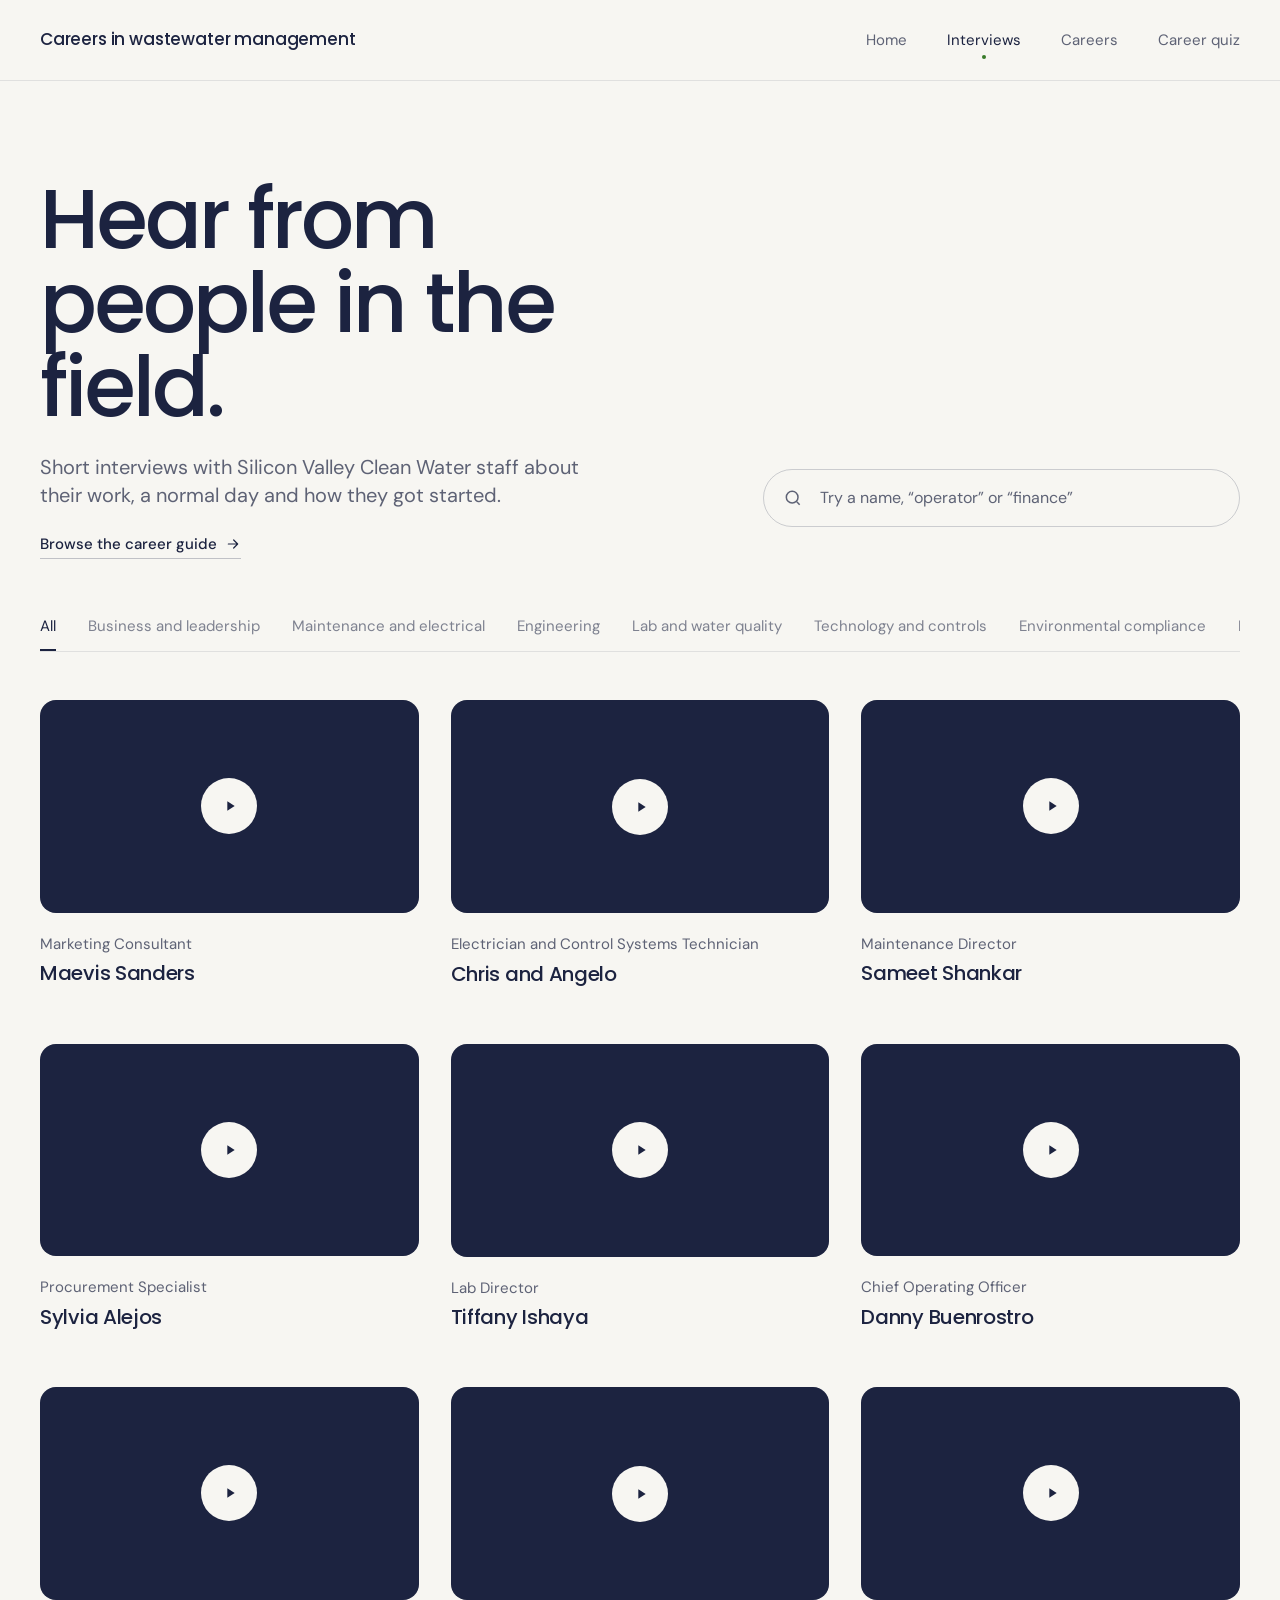
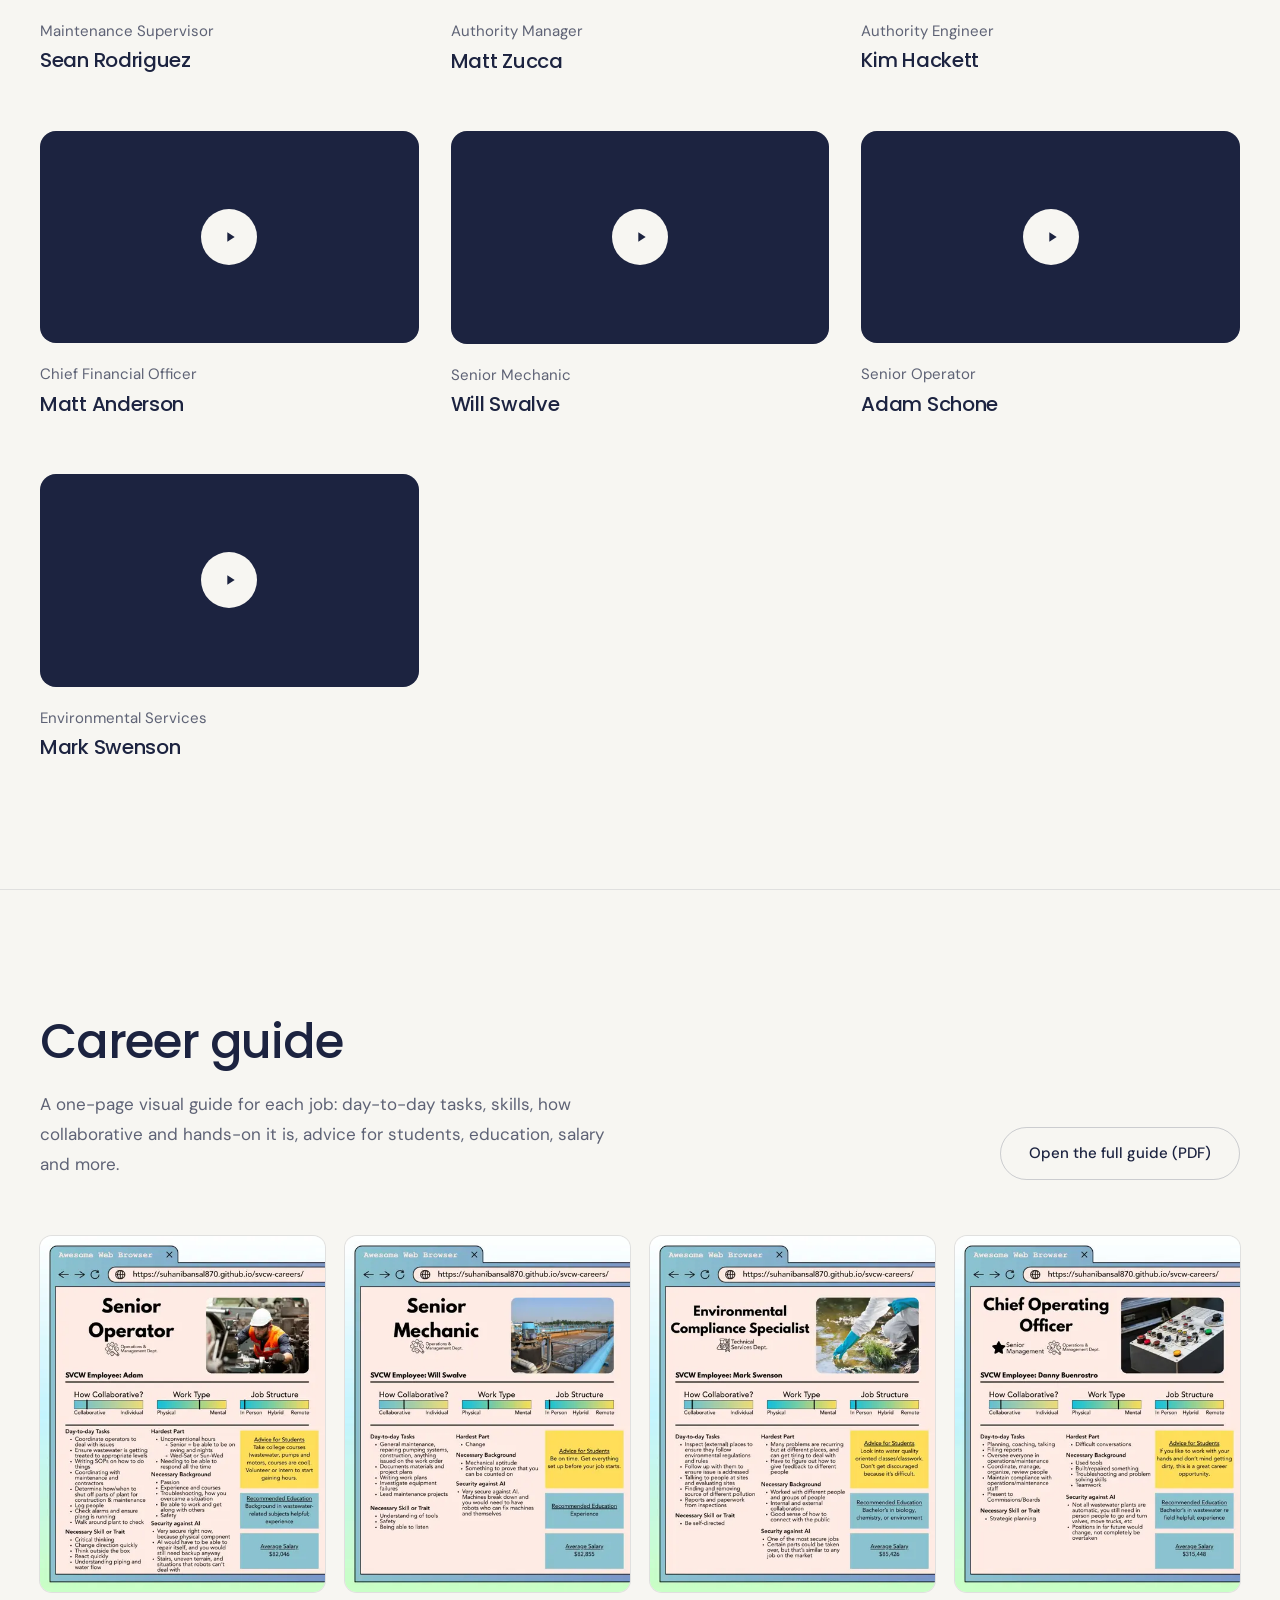
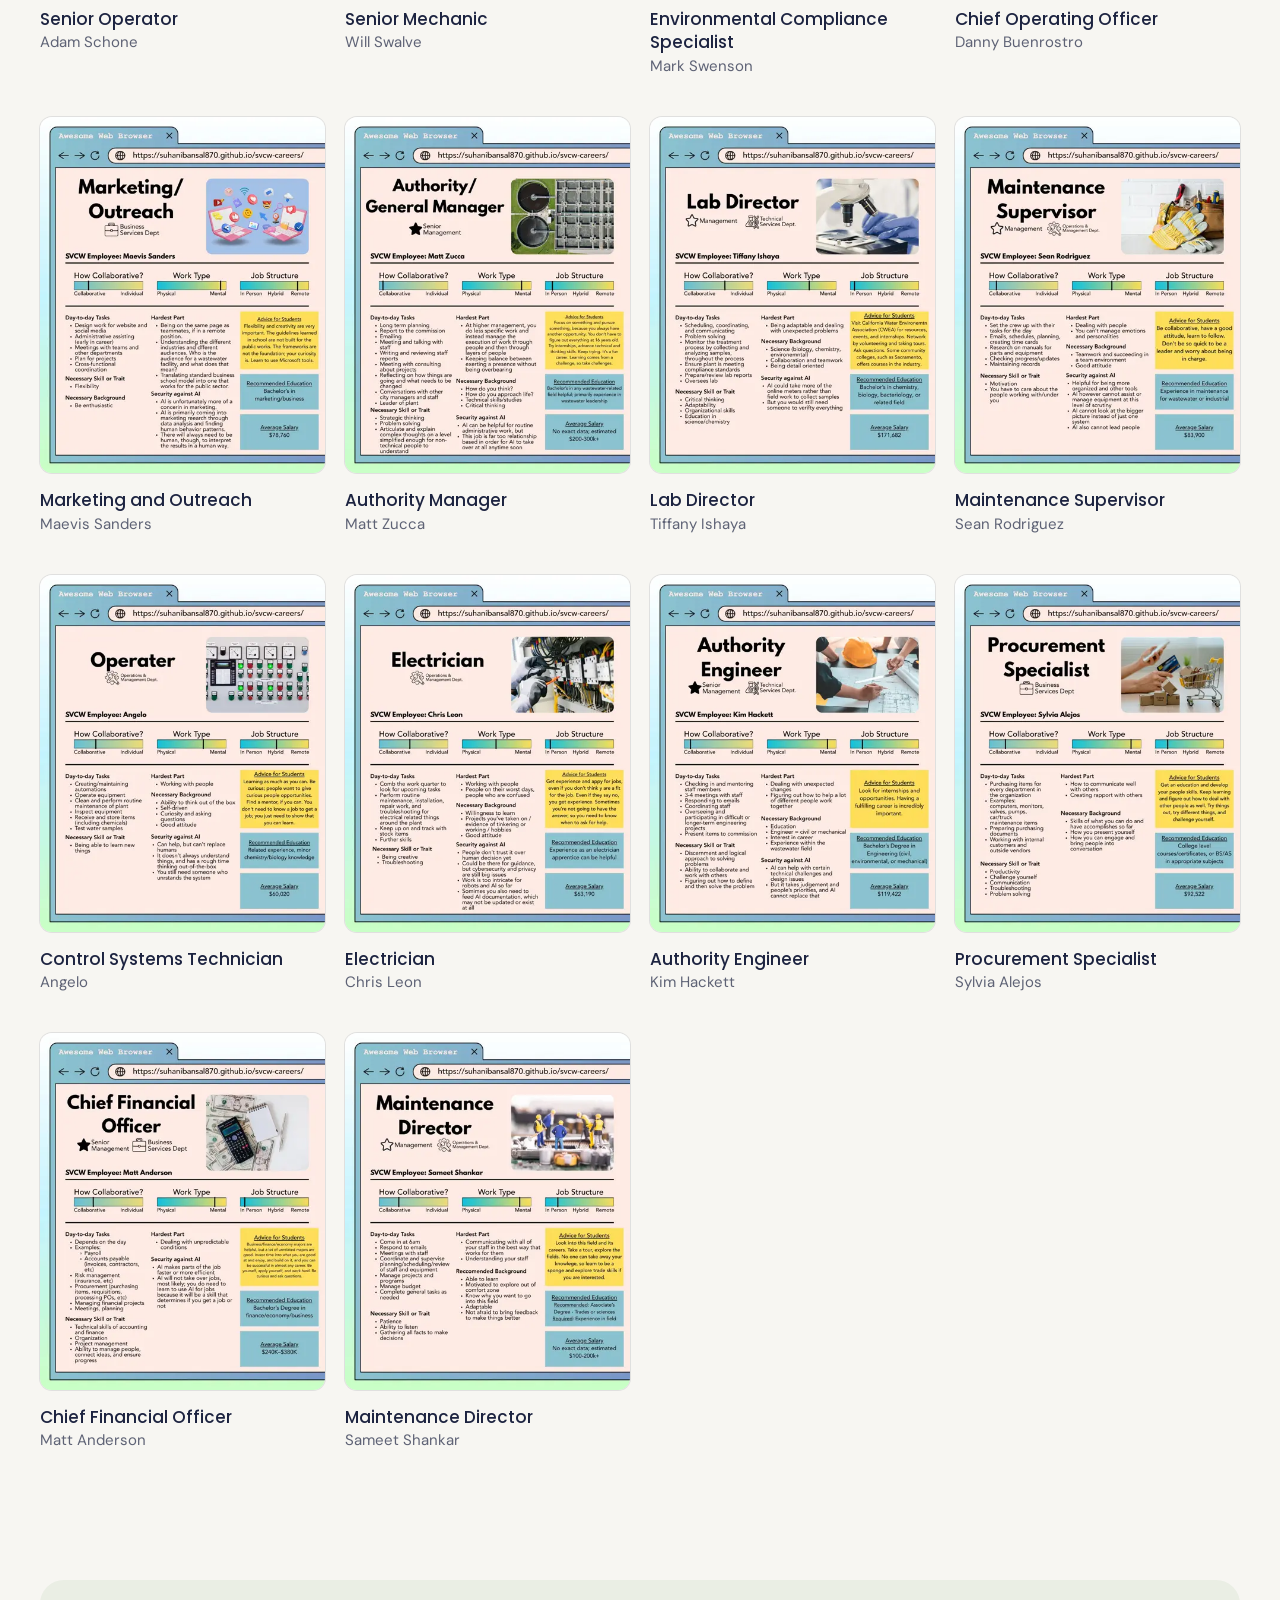
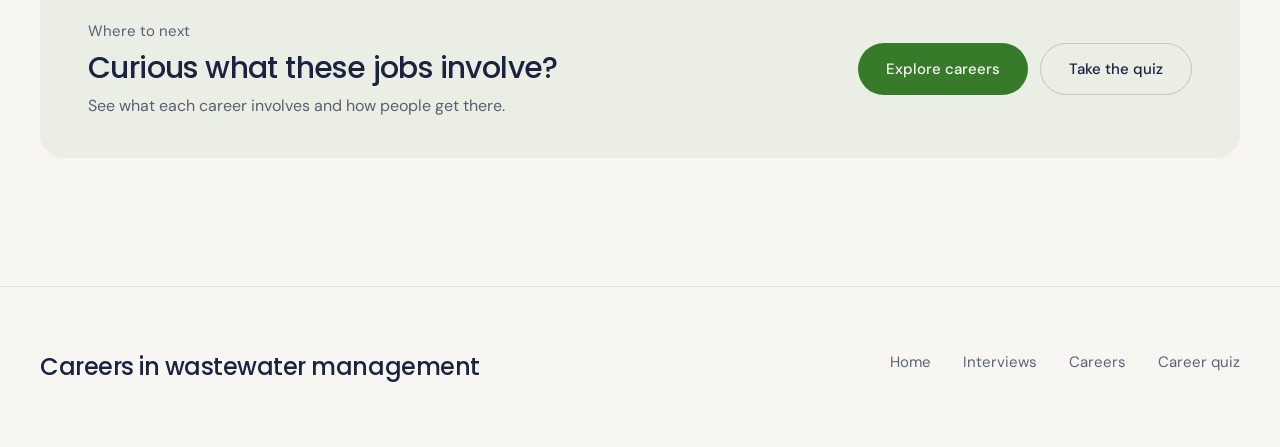
==== commit b6565429: "Update interviews.html" ====
--- a/interviews.html
+++ b/interviews.html
@@ -73,7 +73,7 @@
 <section id="guide" class="scroll-mt-24 border-t border-ink/10 py-24 md:py-32">
   <div class="mx-auto w-full max-w-7xl px-6 md:px-10">
     <div class="mb-14 grid items-end gap-8 lg:grid-cols-12" data-reveal>
-      <div class="lg:col-span-7"><h2 class="font-display text-3xl font-medium tracking-[-0.025em] leading-[1.1] text-ink md:text-5xl">Career guide</h2><p class="mt-6 max-w-xl text-[17px] leading-[1.75] text-ink/70">A one-page visual guide for each job: day-to-day tasks, skills, how collaborative and hands-on it is, advice for students, education, salary and more. Made by Emma.</p></div>
+      <div class="lg:col-span-7"><h2 class="font-display text-3xl font-medium tracking-[-0.025em] leading-[1.1] text-ink md:text-5xl">Career guide</h2><p class="mt-6 max-w-xl text-[17px] leading-[1.75] text-ink/70">A one-page visual guide for each job: day-to-day tasks, skills, how collaborative and hands-on it is, advice for students, education, salary and more.</p></div>
       <div class="lg:col-span-4 lg:col-start-9 lg:text-right"><a class="inline-flex items-center justify-center gap-2 rounded-full px-7 py-3.5 text-[15px] font-medium transition-colors duration-300 ease-out border border-ink/20 text-ink hover:border-ink" href="assets/guide/career-guide.pdf" target="_blank" rel="noopener">Open the full guide (PDF)</a></div>
     </div>
     <ul class="grid grid-cols-2 gap-x-5 gap-y-10 md:grid-cols-3 lg:grid-cols-4"><li><button type="button" class="group block w-full text-left" data-guide-open="0" aria-label="Open the career guide page for Senior Operator, Adam Schone">
